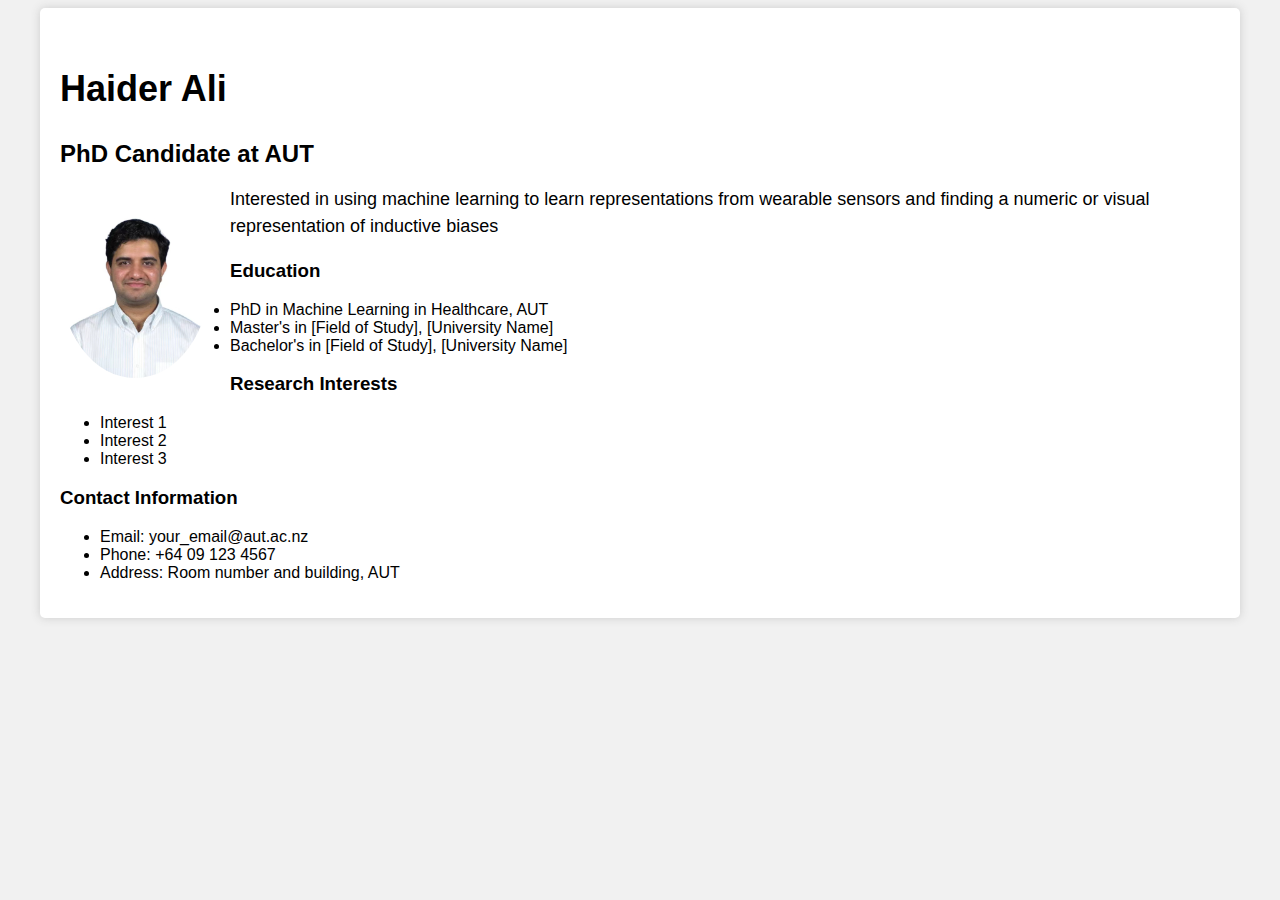
==== index.html @ eb498b10 "added a css file" ====
<!DOCTYPE html>
<html>
<head>
    <link rel="stylesheet" type="text/css" href="styles.css">
    <title>My Profile</title>
</head>
<body>
<div class="container">
    <div class="card">
        <h1>Haider Ali</h1>
        <h2>PhD Candidate at AUT</h2>
        <img src="profile_picture.jpg" alt="Profile Picture">
        <p>Interested in using machine learning to learn representations from wearable sensors and finding a numeric or visual representation of inductive biases</p>
        <h3>Education</h3>
        <ul>
            <li>PhD in Machine Learning in Healthcare, AUT</li>
            <li>Master's in [Field of Study], [University Name]</li>
            <li>Bachelor's in [Field of Study], [University Name]</li>
        </ul>
        <h3>Research Interests</h3>
        <ul>
            <li>Interest 1</li>
            <li>Interest 2</li>
            <li>Interest 3</li>
        </ul>
        <h3>Contact Information</h3>
        <ul>
            <li>Email: your_email@aut.ac.nz</li>
            <li>Phone: +64 09 123 4567</li>
            <li>Address: Room number and building, AUT</li>
        </ul>
    </div>
</div>
</body>
</html>
---- styles.css ----
body {
    background-color: #f1f1f1;
    font-family: Arial, sans-serif;
}

h1, h2, h3, h4, h5, h6 {
    font-weight: bold;
}

h1 {
    font-size: 36px;
    margin-top: 40px;
    margin-bottom: 20px;
}

h2 {
    font-size: 24px;
    margin-top: 30px;
    margin-bottom: 10px;
}

p {
    font-size: 18px;
    line-height: 1.5;
    margin-bottom: 20px;
}

a {
    color: #007bff;
    text-decoration: none;
}

a:hover {
    color: #0056b3;
    text-decoration: underline;
}
/* Animated text */
.animated-text {
    animation: fadeIn 1s ease-in-out; /* add an animation */
    animation-fill-mode: both; /* keep the animation visible after it's finished */
    visibility: hidden; /* hide the text by default */
}

/* Keyframes for the animation */
@keyframes fadeIn {
    from { opacity: 0; }
    to { opacity: 1; }
}


/* Profile picture */
img {
    max-width: 150px;
    height: auto;
    float: left;
    margin-right: 20px;
    border-radius: 50%;
    transition: transform 0.3s ease-in-out; /* add a transition effect */
}

img:hover {
    transform: rotate(360deg); /* rotate the image when hovered */
}


.container {
    max-width: 1200px;
    margin: 0 auto;
    padding: 0 20px;
}

.card {
    background-color: white;
    padding: 20px;
    border-radius: 5px;
    box-shadow: 0px 0px 10px #ccc;
    margin-bottom: 20px;
}
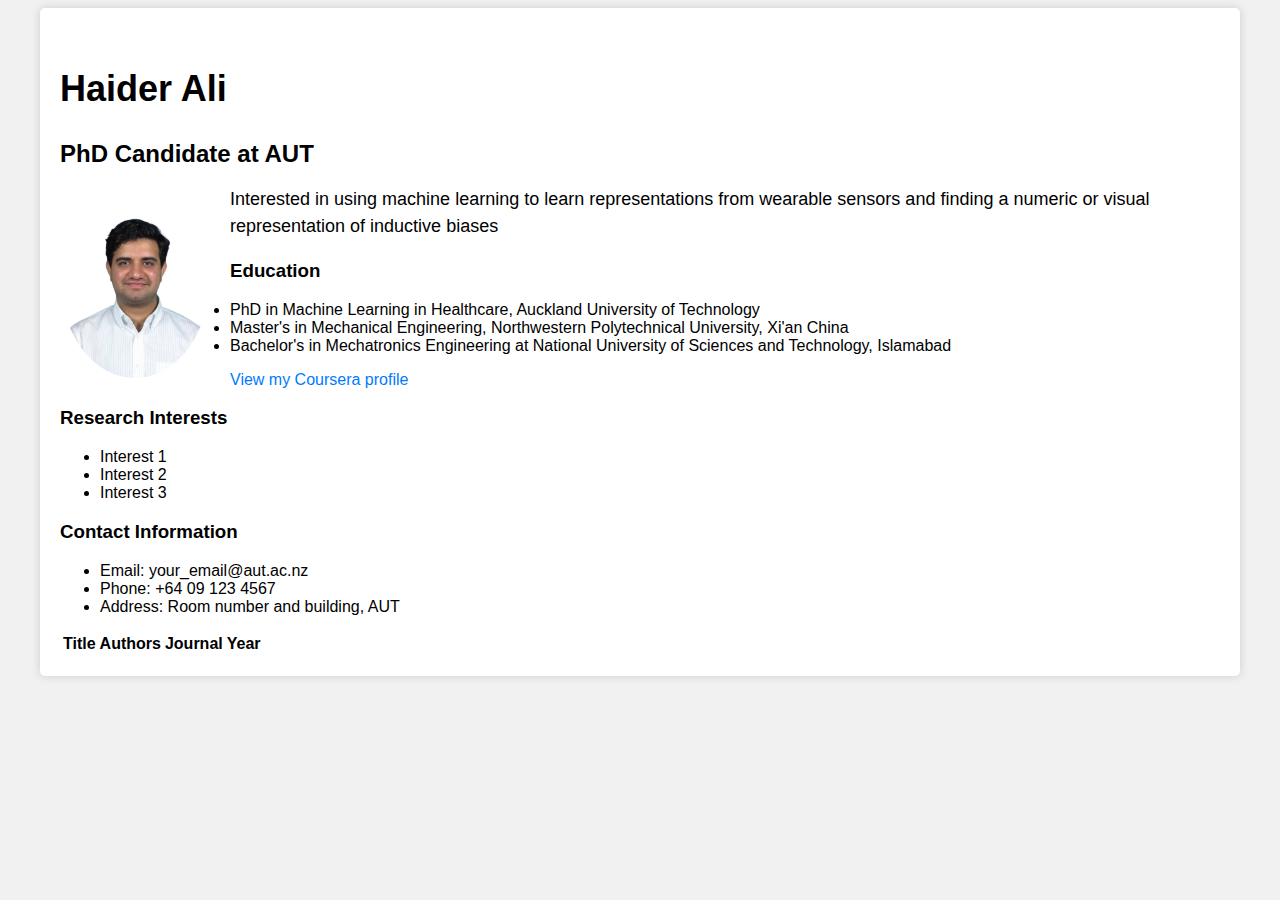
==== commit 33383995: "added more information" ====
--- a/index.html
+++ b/index.html
@@ -13,10 +13,13 @@
         <p>Interested in using machine learning to learn representations from wearable sensors and finding a numeric or visual representation of inductive biases</p>
         <h3>Education</h3>
         <ul>
-            <li>PhD in Machine Learning in Healthcare, AUT</li>
-            <li>Master's in [Field of Study], [University Name]</li>
-            <li>Bachelor's in [Field of Study], [University Name]</li>
+            <li>PhD in Machine Learning in Healthcare, Auckland University of Technology</li>
+            <li>Master's in Mechanical Engineering,  Northwestern Polytechnical University, Xi'an China</li>
+            <li>Bachelor's in Mechatronics Engineering at National University of Sciences and Technology, Islamabad</li>
         </ul>
+        <a href="https://www.coursera.org/user/bde276300613b6e20849f97191737c1d" target="_blank">View my Coursera profile</a>
+
+
         <h3>Research Interests</h3>
         <ul>
             <li>Interest 1</li>
@@ -29,7 +32,17 @@
             <li>Phone: +64 09 123 4567</li>
             <li>Address: Room number and building, AUT</li>
         </ul>
+        <table id="publications-table">
+            <tr>
+                <th>Title</th>
+                <th>Authors</th>
+                <th>Journal</th>
+                <th>Year</th>
+            </tr>
+        </table>
+
     </div>
 </div>
+<script src="responses.js"></script>
 </body>
 </html>
--- a/styles.css
+++ b/styles.css
@@ -40,6 +40,11 @@
     animation-fill-mode: both; /* keep the animation visible after it's finished */
     visibility: hidden; /* hide the text by default */
 }
+.logo {
+    float: right;
+    margin-right: 10px;
+}
+
 
 /* Keyframes for the animation */
 @keyframes fadeIn {
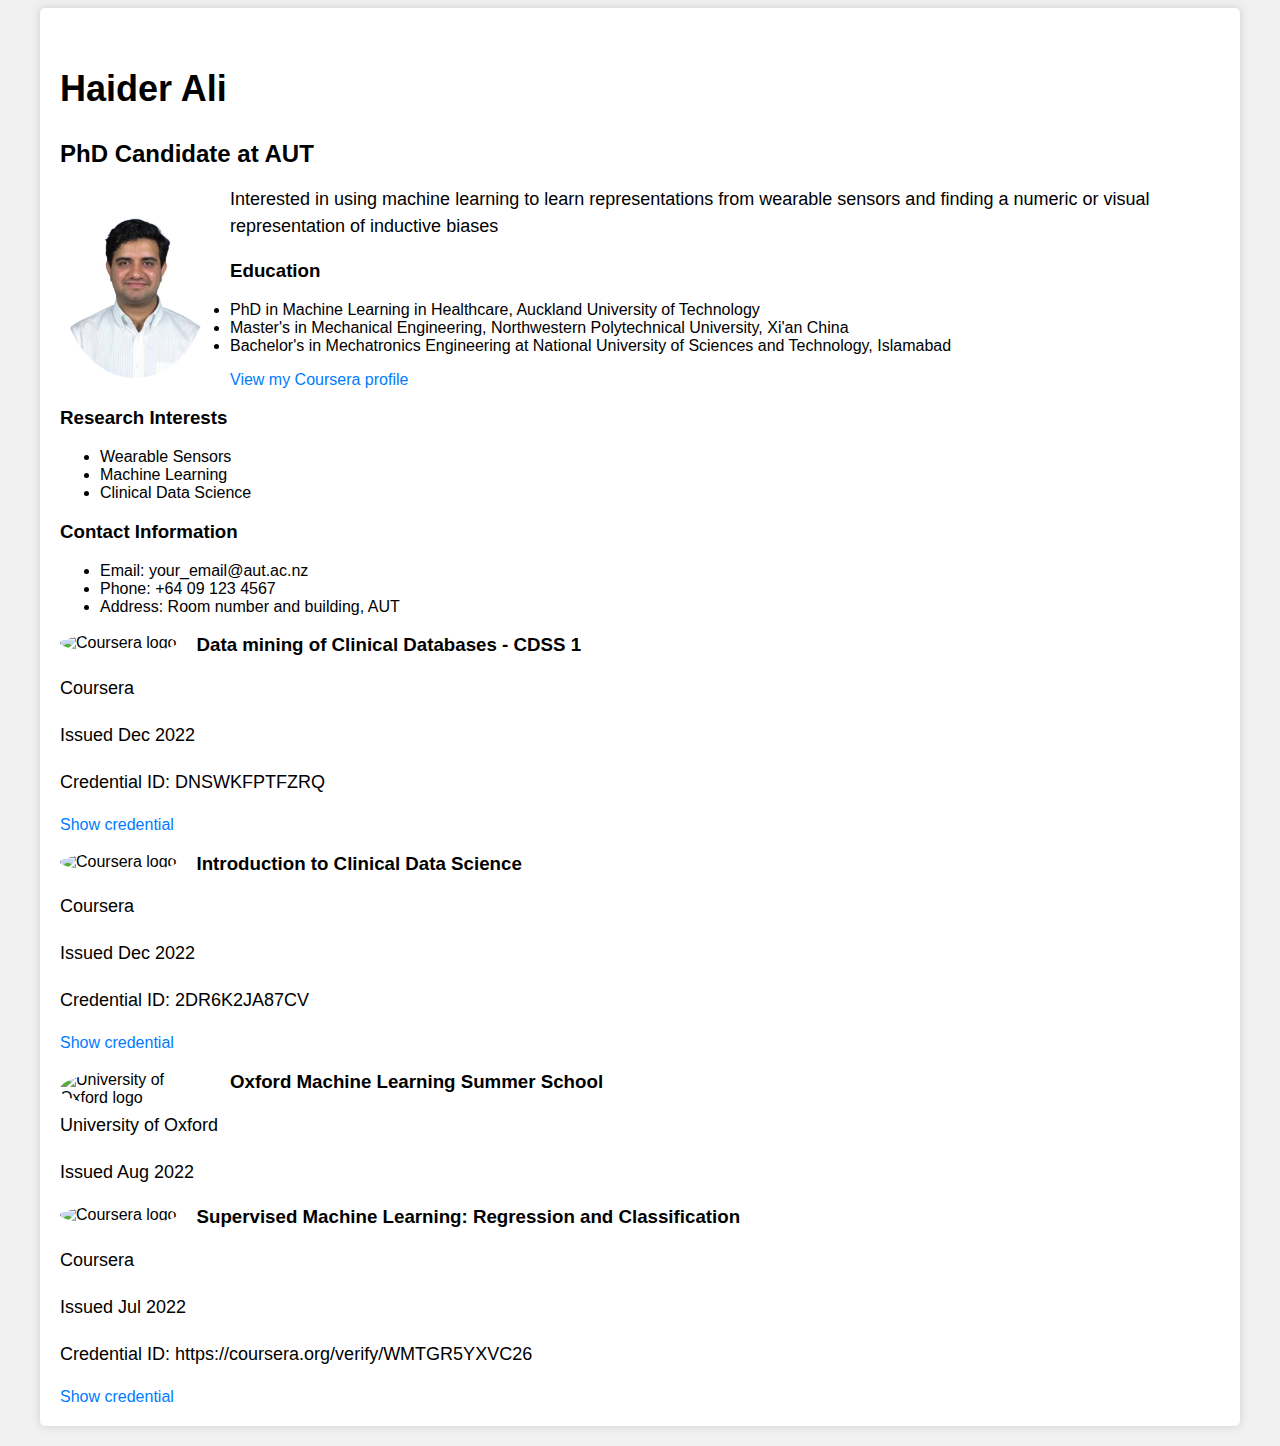
==== commit 7a485089: "added more information" ====
--- a/index.html
+++ b/index.html
@@ -22,9 +22,9 @@
 
         <h3>Research Interests</h3>
         <ul>
-            <li>Interest 1</li>
-            <li>Interest 2</li>
-            <li>Interest 3</li>
+            <li>Wearable Sensors</li>
+            <li>Machine Learning</li>
+            <li>Clinical Data Science</li>
         </ul>
         <h3>Contact Information</h3>
         <ul>
@@ -32,14 +32,40 @@
             <li>Phone: +64 09 123 4567</li>
             <li>Address: Room number and building, AUT</li>
         </ul>
-        <table id="publications-table">
-            <tr>
-                <th>Title</th>
-                <th>Authors</th>
-                <th>Journal</th>
-                <th>Year</th>
-            </tr>
-        </table>
+        <div class="certification">
+            <img src="https://d3njjcbhbojbot.cloudfront.net/api/utilities/v1/imageproxy/https://coursera-course-photos.s3.amazonaws.com/f1/a5f5c5e5a011e5a3f5f5d5e5a0/Coursera-logo-social-media.png?auto=format%2Ccompress&dpr=1" alt="Coursera logo">
+            <h3>Data mining of Clinical Databases - CDSS 1</h3>
+            <p>Coursera</p>
+            <p>Issued Dec 2022</p>
+            <p>Credential ID: DNSWKFPTFZRQ</p>
+            <a href="https://www.coursera.org/account/accomplishments/certificate/DNSWKFPTFZRQ" target="_blank">Show credential</a>
+        </div>
+
+        <div class="certification">
+            <img src="https://d3njjcbhbojbot.cloudfront.net/api/utilities/v1/imageproxy/https://coursera-course-photos.s3.amazonaws.com/f1/a5f5c5e5a011e5a3f5f5d5e5a0/Coursera-logo-social-media.png?auto=format%2Ccompress&dpr=1" alt="Coursera logo">
+            <h3>Introduction to Clinical Data Science</h3>
+            <p>Coursera</p>
+            <p>Issued Dec 2022</p>
+            <p>Credential ID: 2DR6K2JA87CV</p>
+            <a href="https://www.coursera.org/account/accomplishments/certificate/2DR6K2JA87CV" target="_blank">Show credential</a>
+        </div>
+        <div class="certification">
+            <img src="https://www.ox.ac.uk/sites/files/oxford/styles/ow_medium_feature/public/field/field_image_main/Oxford_Logo_Stacked_RGB.jpg" alt="University of Oxford logo">
+            <h3>Oxford Machine Learning Summer School</h3>
+            <p>University of Oxford</p>
+            <p>Issued Aug 2022</p>
+        </div>
+
+        <div class="certification">
+            <img src="https://d3njjcbhbojbot.cloudfront.net/api/utilities/v1/imageproxy/https://coursera-course-photos.s3.amazonaws.com/f1/a5f5c5e5a011e5a3f5f5d5e5a0/Coursera-logo-social-media.png?auto=format%2Ccompress&dpr=1" alt="Coursera logo">
+            <h3>Supervised Machine Learning: Regression and Classification</h3>
+            <p>Coursera</p>
+            <p>Issued Jul 2022</p>
+            <p>Credential ID: https://coursera.org/verify/WMTGR5YXVC26</p>
+            <a href="https://www.coursera.org/account/accomplishments/certificate/WMTGR5YXVC26" target="_blank">Show credential</a>
+        </div>
+
+
 
     </div>
 </div>
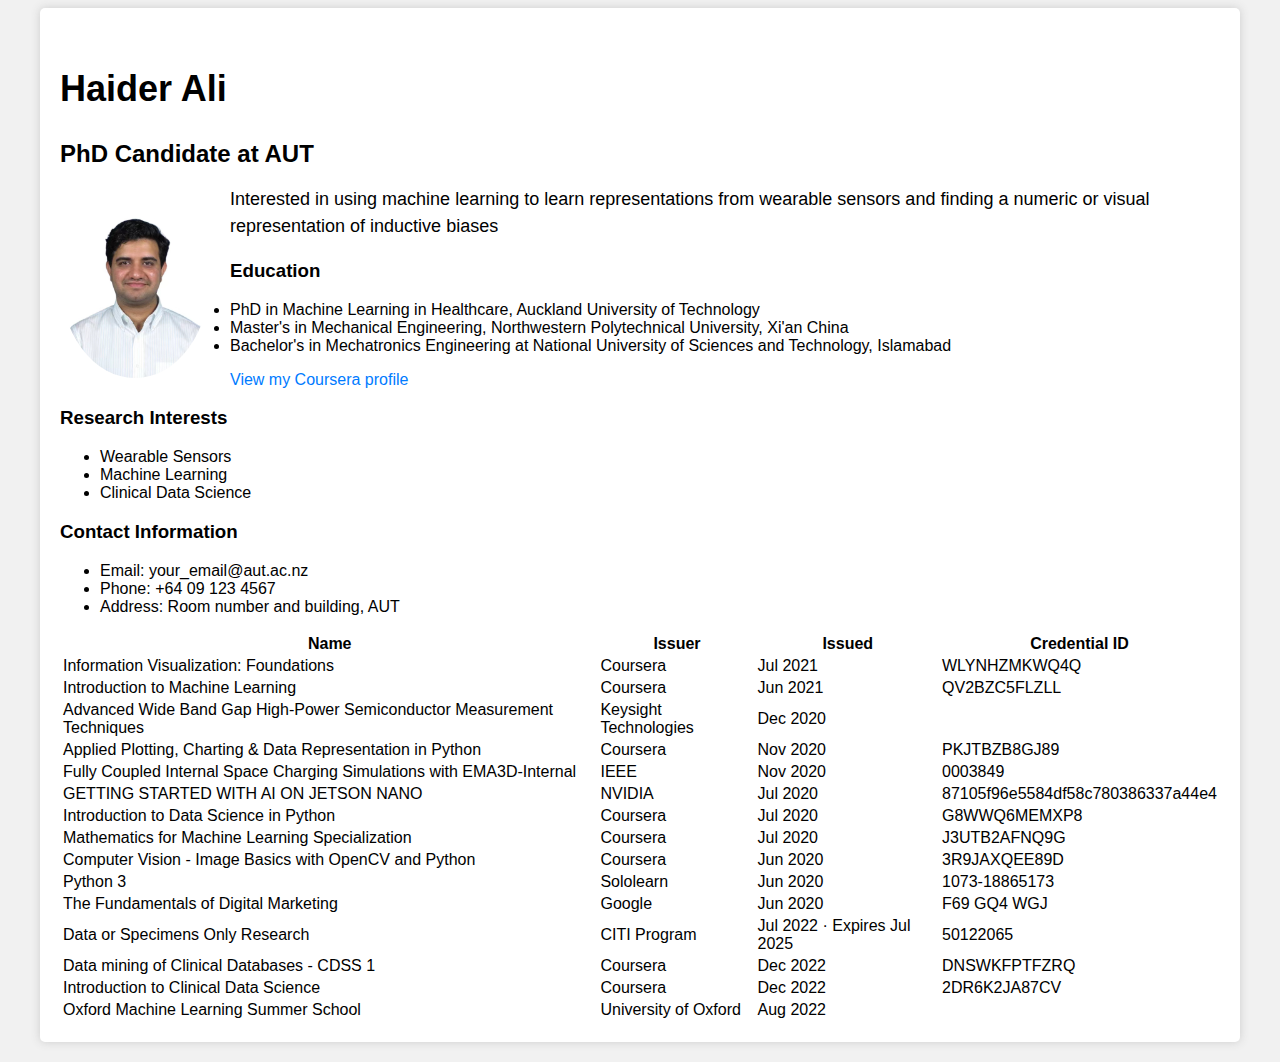
==== commit 607feb17: "added more information" ====
--- a/index.html
+++ b/index.html
@@ -32,38 +32,107 @@
             <li>Phone: +64 09 123 4567</li>
             <li>Address: Room number and building, AUT</li>
         </ul>
-        <div class="certification">
-            <img src="https://d3njjcbhbojbot.cloudfront.net/api/utilities/v1/imageproxy/https://coursera-course-photos.s3.amazonaws.com/f1/a5f5c5e5a011e5a3f5f5d5e5a0/Coursera-logo-social-media.png?auto=format%2Ccompress&dpr=1" alt="Coursera logo">
-            <h3>Data mining of Clinical Databases - CDSS 1</h3>
-            <p>Coursera</p>
-            <p>Issued Dec 2022</p>
-            <p>Credential ID: DNSWKFPTFZRQ</p>
-            <a href="https://www.coursera.org/account/accomplishments/certificate/DNSWKFPTFZRQ" target="_blank">Show credential</a>
-        </div>
+        <table>
+            <tr>
+                <th>Name</th>
+                <th>Issuer</th>
+                <th>Issued</th>
+                <th>Credential ID</th>
+            </tr>
+            <tr>
+                <td>Information Visualization: Foundations</td>
+                <td>Coursera</td>
+                <td>Jul 2021</td>
+                <td>WLYNHZMKWQ4Q</td>
+            </tr>
+            <tr>
+                <td>Introduction to Machine Learning</td>
+                <td>Coursera</td>
+                <td>Jun 2021</td>
+                <td>QV2BZC5FLZLL</td>
+            </tr>
+            <tr>
+                <td>Advanced Wide Band Gap High-Power Semiconductor Measurement Techniques</td>
+                <td>Keysight Technologies</td>
+                <td>Dec 2020</td>
+            </tr>
+            <tr>
+                <td>Applied Plotting, Charting & Data Representation in Python</td>
+                <td>Coursera</td>
+                <td>Nov 2020</td>
+                <td>PKJTBZB8GJ89</td>
+            </tr>
+            <tr>
+                <td>Fully Coupled Internal Space Charging Simulations with EMA3D-Internal</td>
+                <td>IEEE</td>
+                <td>Nov 2020</td>
+                <td>0003849</td>
+            </tr>
+            <tr>
+                <td>GETTING STARTED WITH AI ON JETSON NANO</td>
+                <td>NVIDIA</td>
+                <td>Jul 2020</td>
+                <td>87105f96e5584df58c780386337a44e4</td>
+            </tr>
+            <tr>
+                <td>Introduction to Data Science in Python</td>
+                <td>Coursera</td>
+                <td>Jul 2020</td>
+                <td>G8WWQ6MEMXP8</td>
+            </tr>
+            <tr>
+                <td>Mathematics for Machine Learning Specialization</td>
+                <td>Coursera</td>
+                <td>Jul 2020</td>
+                <td>J3UTB2AFNQ9G</td>
+            </tr>
+            <tr>
+                <td>Computer Vision - Image Basics with OpenCV and Python</td>
+                <td>Coursera</td>
+                <td>Jun 2020</td>
+                <td>3R9JAXQEE89D</td>
+            </tr>
+            <tr>
+                <td>Python 3</td>
+                <td>Sololearn</td>
+                <td>Jun 2020</td>
+                <td>1073-18865173</td>
+            </tr>
+            <tr>
+                <td>The Fundamentals of Digital Marketing</td>
+                <td>Google</td>
+                <td>Jun 2020</td>
+                <td>F69 GQ4 WGJ</td>
+            </tr>
+            <tr>
+                <td>Data or Specimens Only Research</td>
+                <td>CITI Program</td>
+                <td>Jul 2022 · Expires Jul 2025</td>
+                <td>50122065</td>
+            </tr>
+            <tr>
+                <td>Data mining of Clinical Databases - CDSS 1</td>
+                <td>Coursera</td>
+                <td>Dec 2022</td>
+                <td>DNSWKFPTFZRQ</td>
+            </tr>
+            <tr>
+                <td>Introduction to Clinical Data Science</td>
+                <td>Coursera</td>
+                <td>Dec 2022</td>
+                <td>2DR6K2JA87CV</td>
+            </tr>
+            <tr>
+                <td>Oxford Machine Learning Summer School</td>
+                <td>University of Oxford</td>
+                <td>Aug 2022</td>
+            </tr>
 
-        <div class="certification">
-            <img src="https://d3njjcbhbojbot.cloudfront.net/api/utilities/v1/imageproxy/https://coursera-course-photos.s3.amazonaws.com/f1/a5f5c5e5a011e5a3f5f5d5e5a0/Coursera-logo-social-media.png?auto=format%2Ccompress&dpr=1" alt="Coursera logo">
-            <h3>Introduction to Clinical Data Science</h3>
-            <p>Coursera</p>
-            <p>Issued Dec 2022</p>
-            <p>Credential ID: 2DR6K2JA87CV</p>
-            <a href="https://www.coursera.org/account/accomplishments/certificate/2DR6K2JA87CV" target="_blank">Show credential</a>
-        </div>
-        <div class="certification">
-            <img src="https://www.ox.ac.uk/sites/files/oxford/styles/ow_medium_feature/public/field/field_image_main/Oxford_Logo_Stacked_RGB.jpg" alt="University of Oxford logo">
-            <h3>Oxford Machine Learning Summer School</h3>
-            <p>University of Oxford</p>
-            <p>Issued Aug 2022</p>
-        </div>
 
-        <div class="certification">
-            <img src="https://d3njjcbhbojbot.cloudfront.net/api/utilities/v1/imageproxy/https://coursera-course-photos.s3.amazonaws.com/f1/a5f5c5e5a011e5a3f5f5d5e5a0/Coursera-logo-social-media.png?auto=format%2Ccompress&dpr=1" alt="Coursera logo">
-            <h3>Supervised Machine Learning: Regression and Classification</h3>
-            <p>Coursera</p>
-            <p>Issued Jul 2022</p>
-            <p>Credential ID: https://coursera.org/verify/WMTGR5YXVC26</p>
-            <a href="https://www.coursera.org/account/accomplishments/certificate/WMTGR5YXVC26" target="_blank">Show credential</a>
-        </div>
+        </table>
+
+
+
 
 
 
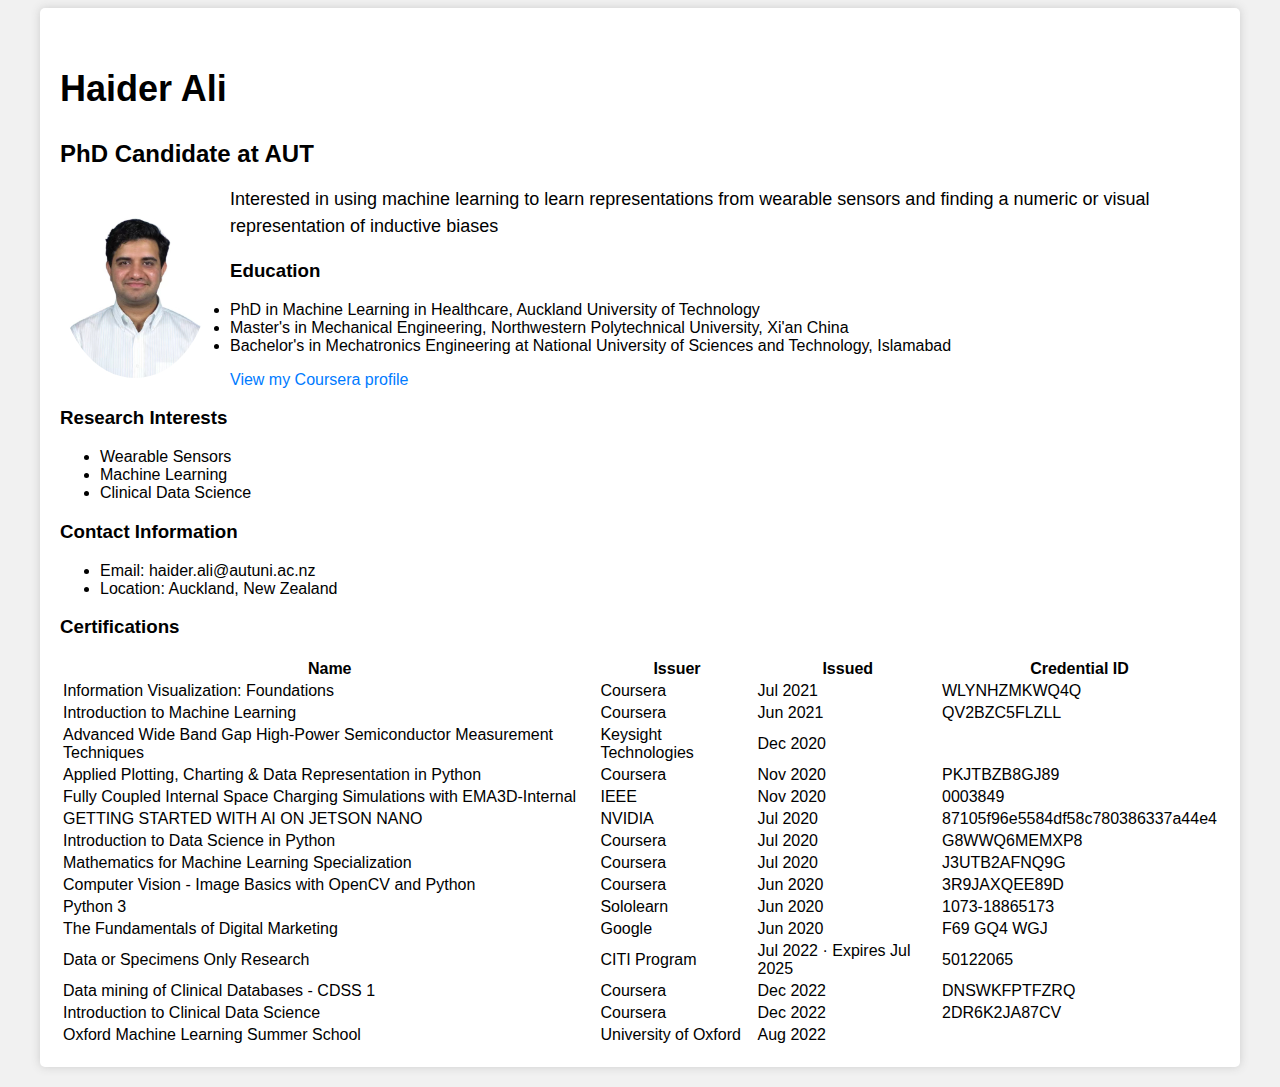
==== commit 7c3d2e25: "added more information" ====
--- a/index.html
+++ b/index.html
@@ -28,10 +28,10 @@
         </ul>
         <h3>Contact Information</h3>
         <ul>
-            <li>Email: your_email@aut.ac.nz</li>
-            <li>Phone: +64 09 123 4567</li>
-            <li>Address: Room number and building, AUT</li>
+            <li>Email: haider.ali@autuni.ac.nz</li>
+            <li>Location: Auckland, New Zealand</li>
         </ul>
+        <h3>Certifications</h3>
         <table>
             <tr>
                 <th>Name</th>
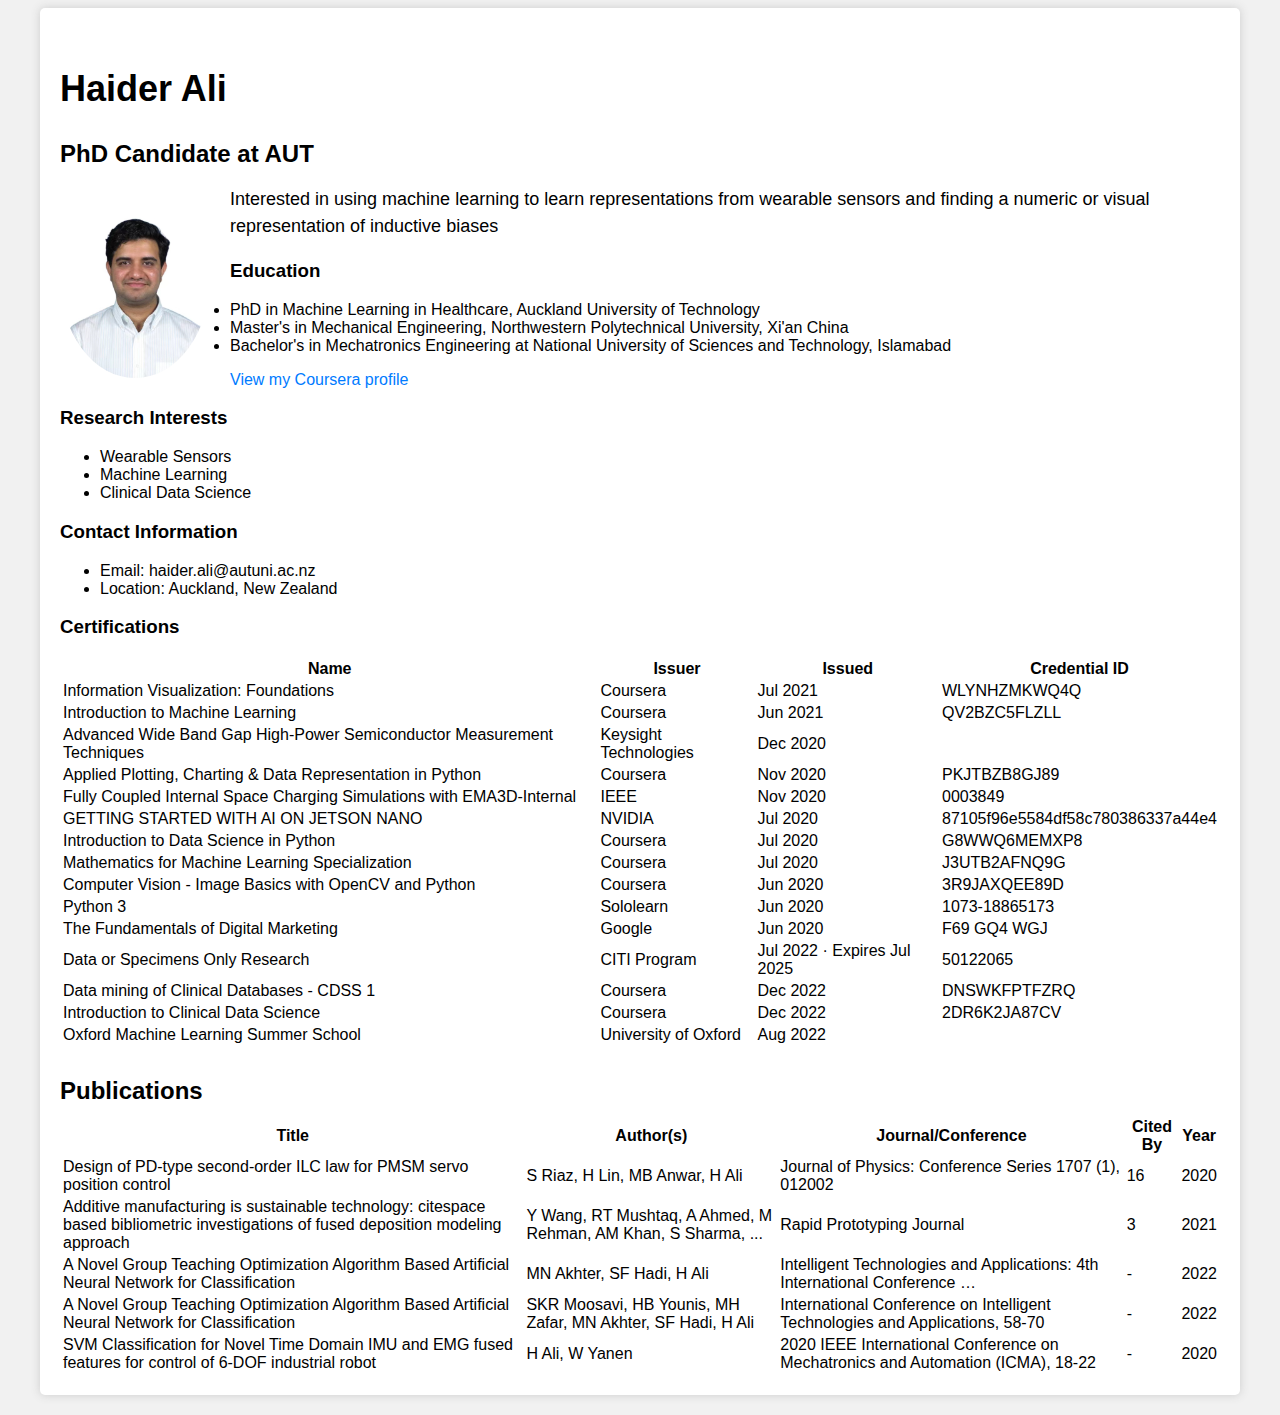
==== commit 94a64571: "added more information" ====
--- a/index.html
+++ b/index.html
@@ -130,6 +130,53 @@
 
 
         </table>
+        <h2>Publications</h2>
+        <table>
+            <tr>
+                <th>Title</th>
+                <th>Author(s)</th>
+                <th>Journal/Conference</th>
+                <th>Cited By</th>
+                <th>Year</th>
+            </tr>
+            <tr>
+                <td>Design of PD-type second-order ILC law for PMSM servo position control</td>
+                <td>S Riaz, H Lin, MB Anwar, H Ali</td>
+                <td>Journal of Physics: Conference Series 1707 (1), 012002</td>
+                <td>16</td>
+                <td>2020</td>
+            </tr>
+            <tr>
+                <td>Additive manufacturing is sustainable technology: citespace based bibliometric investigations of fused deposition modeling approach</td>
+                <td>Y Wang, RT Mushtaq, A Ahmed, M Rehman, AM Khan, S Sharma, ...</td>
+                <td>Rapid Prototyping Journal</td>
+                <td>3</td>
+                <td>2021</td>
+            </tr>
+            <tr>
+                <td>A Novel Group Teaching Optimization Algorithm Based Artificial Neural Network for Classification</td>
+                <td>MN Akhter, SF Hadi, H Ali</td>
+                <td>Intelligent Technologies and Applications: 4th International Conference …</td>
+                <td>-</td>
+                <td>2022</td>
+            </tr>
+            <tr>
+                <td>A Novel Group Teaching Optimization Algorithm Based Artificial Neural Network for Classification</td>
+                <td>SKR Moosavi, HB Younis, MH Zafar, MN Akhter, SF Hadi, H Ali</td>
+                <td>International Conference on Intelligent Technologies and Applications, 58-70</td>
+                <td>-</td>
+                <td>2022</td>
+            </tr>
+            <tr>
+                <td>SVM Classification for Novel Time Domain IMU and EMG fused features for control of 6-DOF industrial robot</td>
+                <td>H Ali, W Yanen</td>
+                <td>2020 IEEE International Conference on Mechatronics and Automation (ICMA), 18-22</td>
+                <td>-</td>
+                <td>2020</td>
+            </tr>
+        </table>
+
+
 
 
 
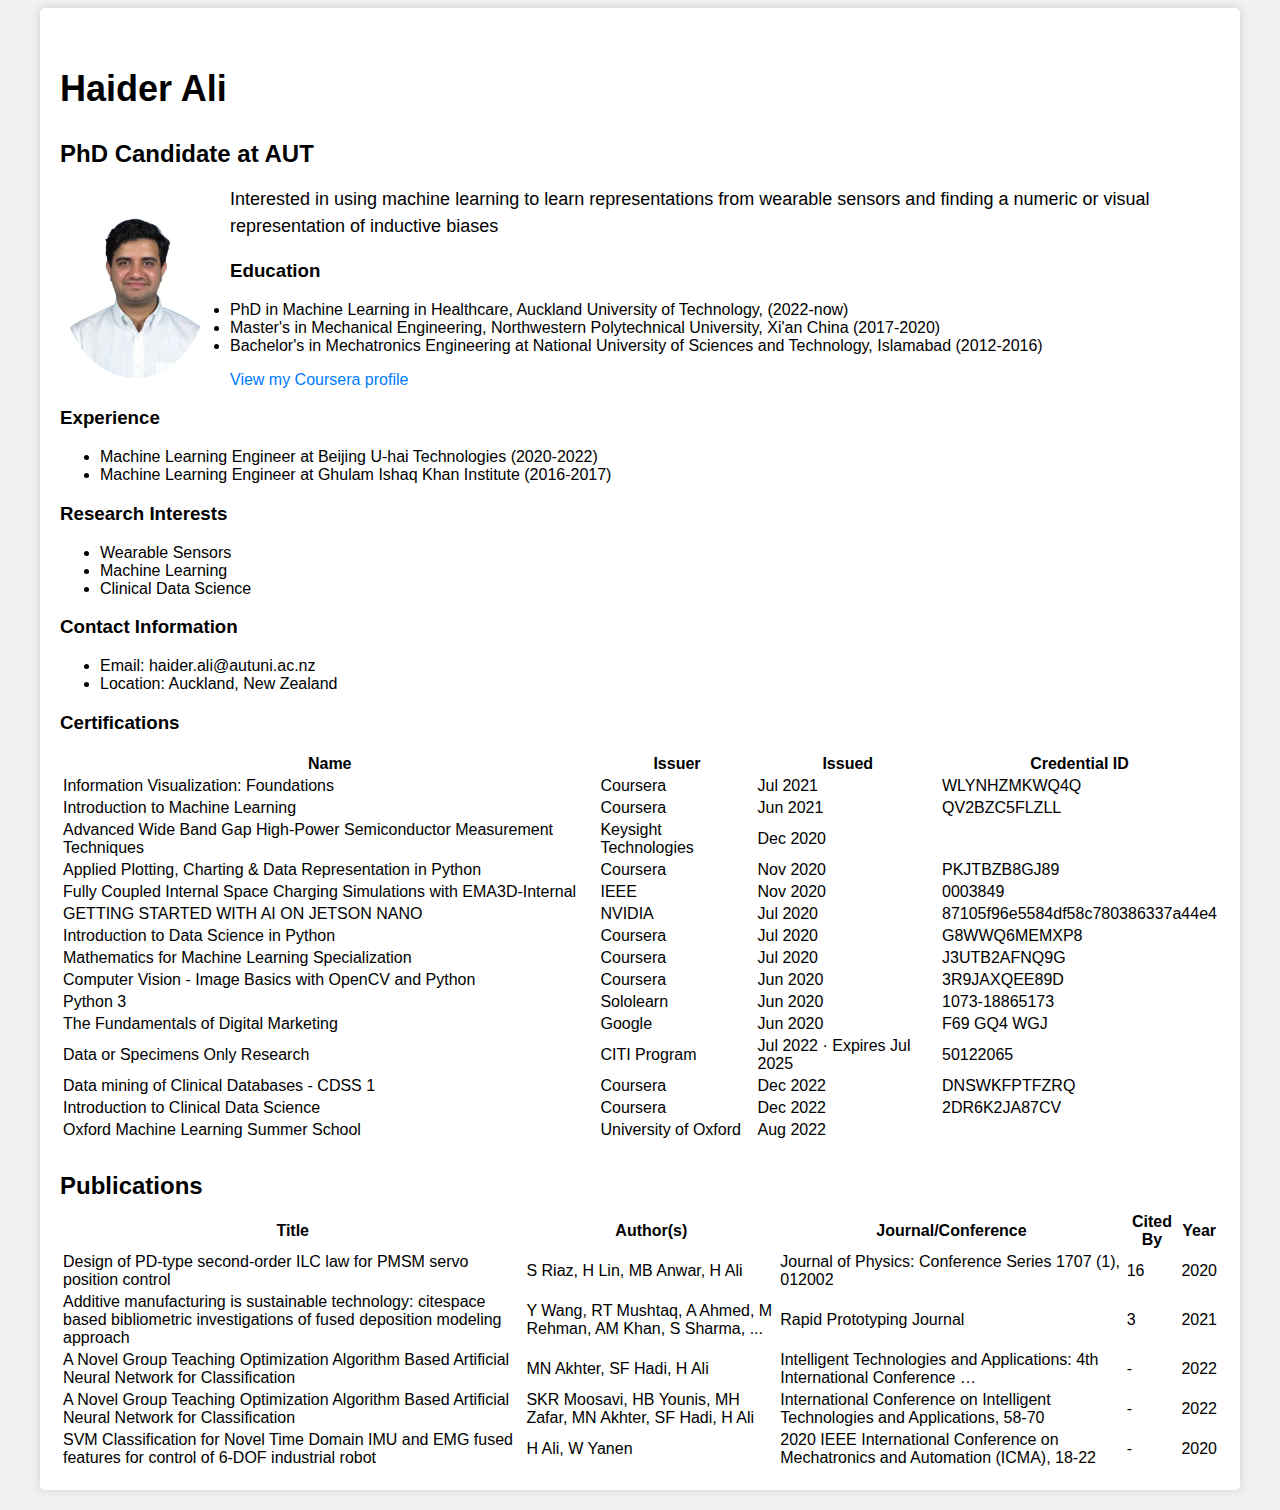
==== commit af3e51a8: "added more information" ====
--- a/index.html
+++ b/index.html
@@ -13,11 +13,17 @@
         <p>Interested in using machine learning to learn representations from wearable sensors and finding a numeric or visual representation of inductive biases</p>
         <h3>Education</h3>
         <ul>
-            <li>PhD in Machine Learning in Healthcare, Auckland University of Technology</li>
-            <li>Master's in Mechanical Engineering,  Northwestern Polytechnical University, Xi'an China</li>
-            <li>Bachelor's in Mechatronics Engineering at National University of Sciences and Technology, Islamabad</li>
+            <li>PhD in Machine Learning in Healthcare, Auckland University of Technology, (2022-now)</li>
+            <li>Master's in Mechanical Engineering,  Northwestern Polytechnical University, Xi'an China (2017-2020)</li>
+            <li>Bachelor's in Mechatronics Engineering at National University of Sciences and Technology, Islamabad (2012-2016)</li>
         </ul>
         <a href="https://www.coursera.org/user/bde276300613b6e20849f97191737c1d" target="_blank">View my Coursera profile</a>
+        <h3>Experience </h3>
+        <ul>
+            <li>Machine Learning Engineer at Beijing U-hai Technologies (2020-2022)</li>
+            <li>Machine Learning Engineer at Ghulam Ishaq Khan Institute (2016-2017)</li>
+
+        </ul>
 
 
         <h3>Research Interests</h3>
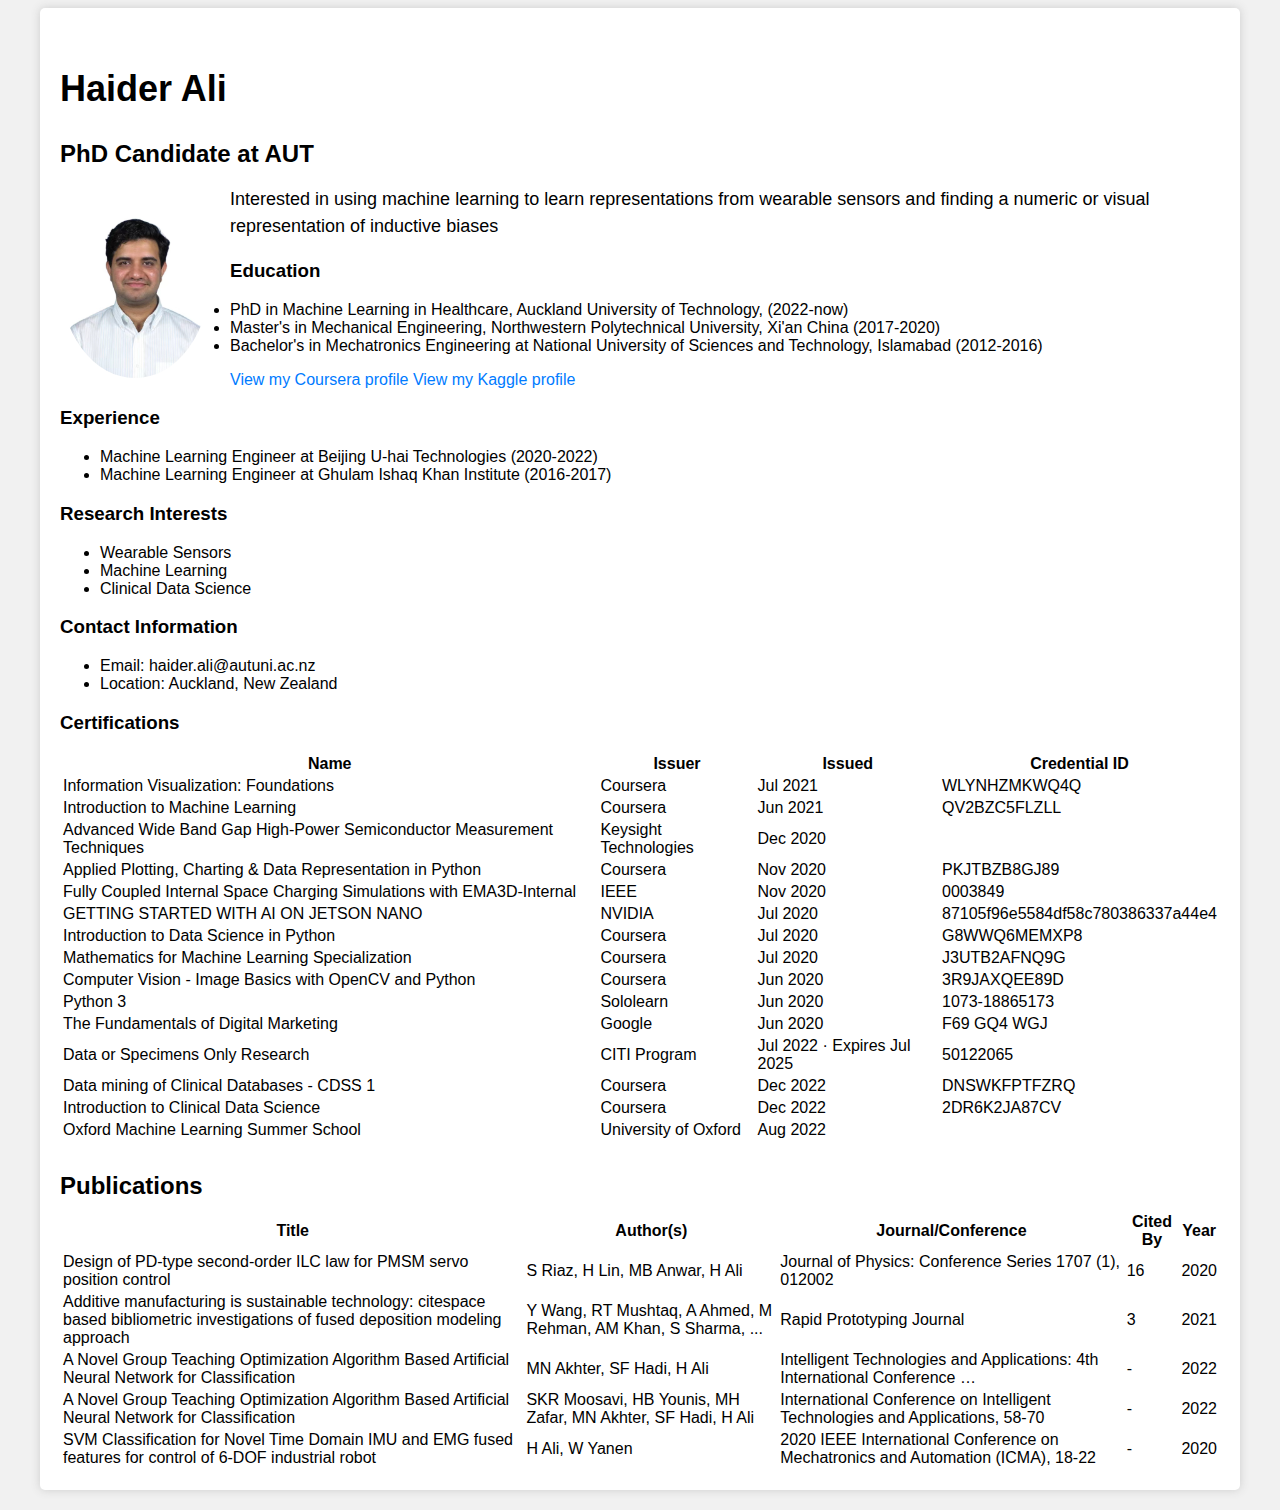
==== commit c2394612: "added more information" ====
--- a/index.html
+++ b/index.html
@@ -18,6 +18,7 @@
             <li>Bachelor's in Mechatronics Engineering at National University of Sciences and Technology, Islamabad (2012-2016)</li>
         </ul>
         <a href="https://www.coursera.org/user/bde276300613b6e20849f97191737c1d" target="_blank">View my Coursera profile</a>
+        <a href="https://www.kaggle.com/haider12" target="_blank">View my Kaggle profile</a>
         <h3>Experience </h3>
         <ul>
             <li>Machine Learning Engineer at Beijing U-hai Technologies (2020-2022)</li>
